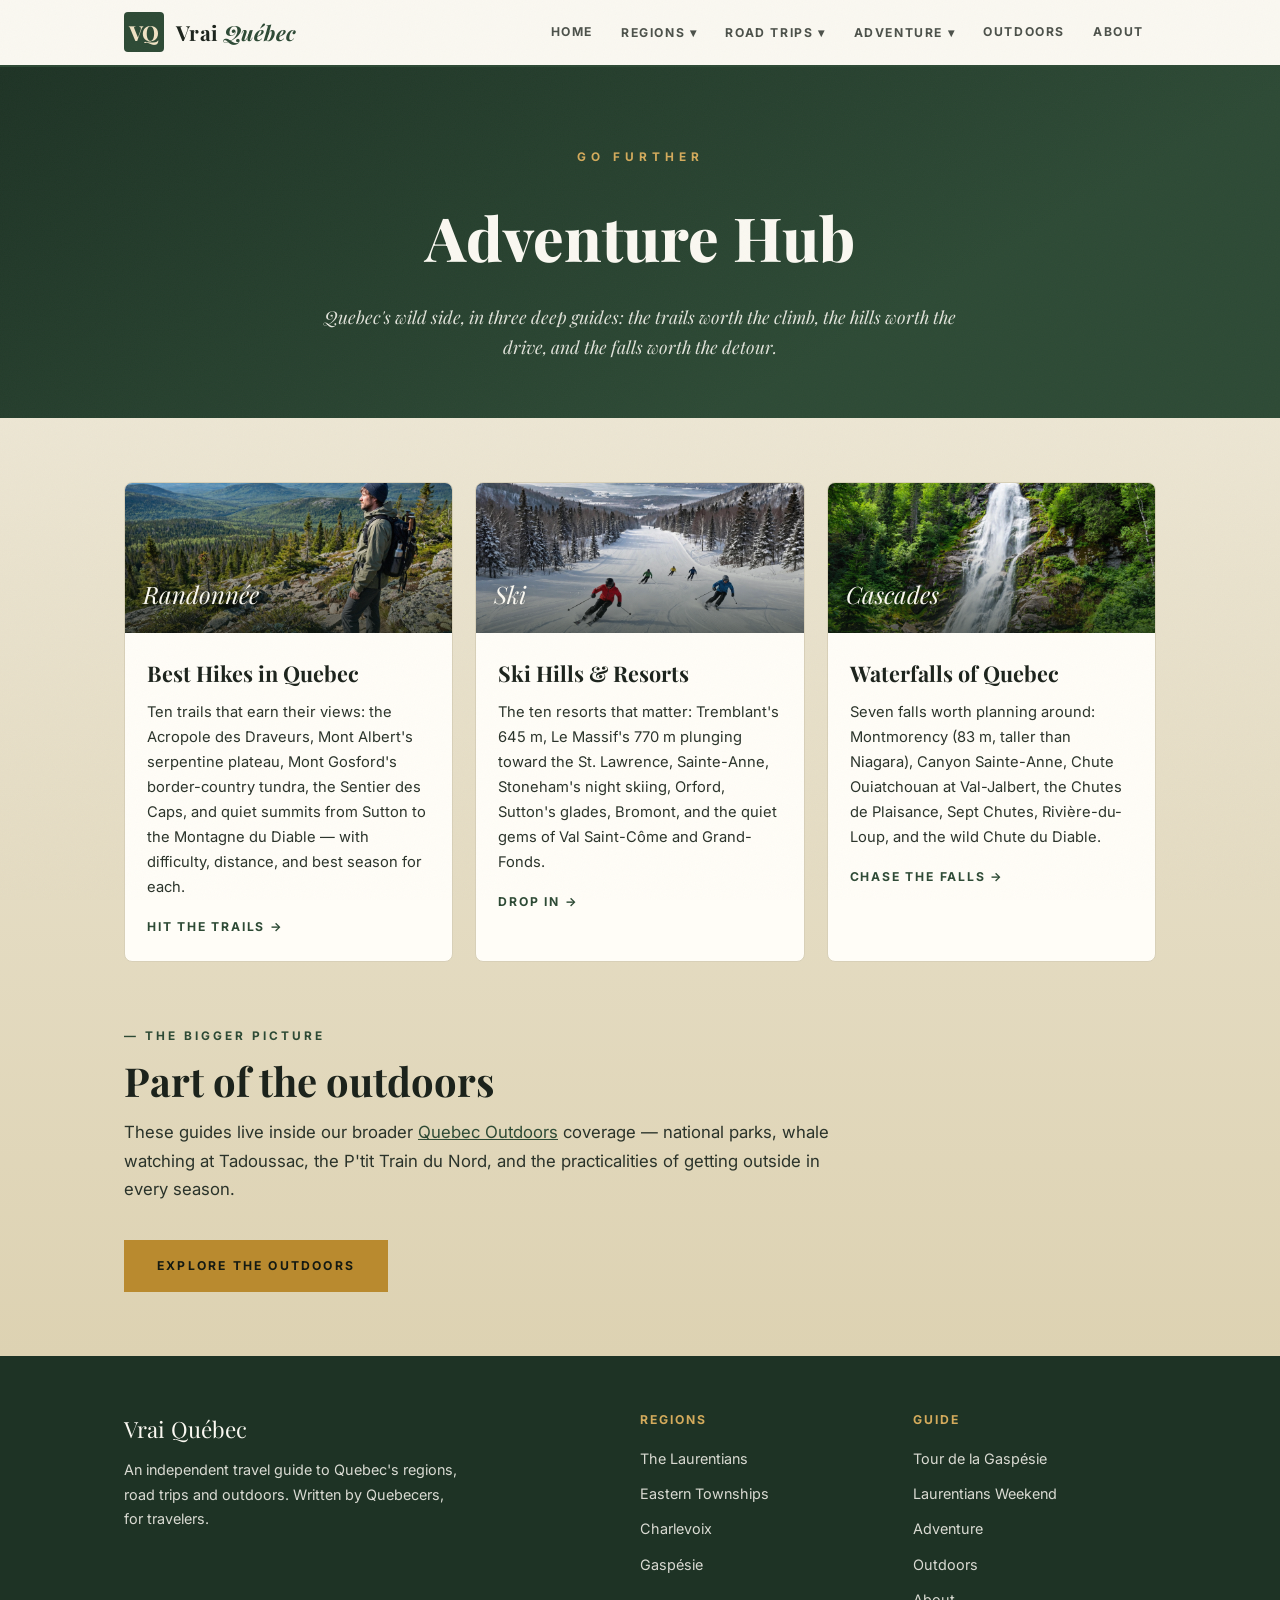
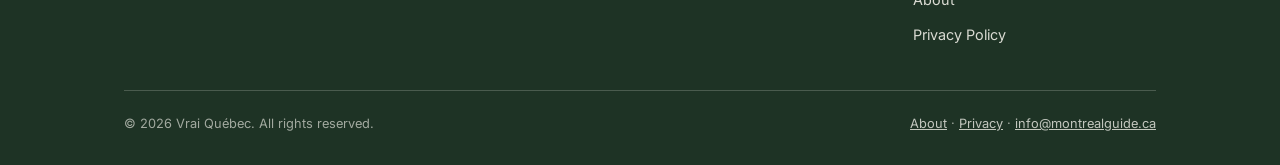
==== aventure/index.html @ b938fcd5 "Add Adventure section: hikes, ski hills, waterfalls hub (4 new pages) - aventure/index.html hub + ra" ====
<!DOCTYPE html>
<html lang="en">
<head>
<meta charset="UTF-8">
<meta name="viewport" content="width=device-width, initial-scale=1.0">
<title>Adventure in Quebec — Hikes, Ski Hills & Waterfalls | Vrai Québec</title>
<meta name="description" content="Vrai Québec's adventure hub: the 10 best hikes in Quebec, the top ski hills and resorts, and the great waterfalls — trails, verticals, heights and practical advice.">
<link rel="preconnect" href="https://fonts.googleapis.com">
<link rel="preconnect" href="https://fonts.gstatic.com" crossorigin>
<link href="https://fonts.googleapis.com/css2?family=Playfair+Display:ital,wght@0,500;0,700;0,800;1,500;1,600&family=Inter:wght@400;500;600;700&display=swap" rel="stylesheet">
<link rel="stylesheet" href="../styles.css">
<script async src="https://pagead2.googlesyndication.com/pagead/js/adsbygoogle.js?client=ca-pub-4276130467303652" crossorigin="anonymous"></script>
</head>
<body>
<header class="site-header">
  <div class="header-inner">
    <a class="brand" href="../index.html"><span class="brand-mark">VQ</span><span class="brand-text">Vrai <em>Québec</em></span></a>
    <button class="menu-toggle" aria-label="Menu" onclick="document.getElementById('mainNav').classList.toggle('open')">☰</button>
    <nav class="main-nav" id="mainNav">
      <a href="../index.html">Home</a>
      <div class="dropdown">
        <button class="dropbtn">Regions ▾</button>
        <div class="dropdown-menu">
          <a href="../regions/laurentides.html">The Laurentians<small>Mont-Tremblant, Saint-Sauveur, fall colours</small></a>
          <a href="../regions/eastern-townships.html">Eastern Townships<small>Magog, Mont-Orford, wine route</small></a>
          <a href="../regions/charlevoix.html">Charlevoix<small>Baie-Saint-Paul, Hautes-Gorges, Le Massif</small></a>
          <a href="../regions/gaspesie.html">Gaspésie<small>Percé, Route 132, national parks</small></a>
        </div>
      </div>
      <div class="dropdown">
        <button class="dropbtn">Road Trips ▾</button>
        <div class="dropdown-menu">
          <a href="../road-trips/gaspesie-loop.html">Tour de la Gaspésie<small>The full Route 132 loop, 5–7 days</small></a>
          <a href="../road-trips/laurentians-weekend.html">Laurentians Weekend<small>2–3 days from Montreal</small></a>
        </div>
      </div>
      <div class="dropdown">
        <button class="dropbtn">Adventure ▾</button>
        <div class="dropdown-menu">
          <a href="index.html">Adventure Hub<small>Hikes, ski hills & waterfalls</small></a>
          <a href="randonnee.html">Best Hikes<small>10 trails worth the climb</small></a>
          <a href="ski.html">Ski Hills<small>Resorts from Tremblant to the Massif</small></a>
          <a href="cascades.html">Waterfalls<small>Quebec's great falls</small></a>
        </div>
      </div>
      <a href="../outdoors.html">Outdoors</a>
      <a href="../about.html">About</a>
    </nav>
  </div>
</header>

<main>
  <div class="page-hero">
    <div class="container">
      <div class="hero-kicker">Go further</div>
      <h1>Adventure Hub</h1>
      <p>Quebec's wild side, in three deep guides: the trails worth the climb, the hills worth the drive, and the falls worth the detour.</p>
    </div>
  </div>

  <section>
    <div class="container">
      <div class="card-grid">
        <a class="card" href="randonnee.html">
          <div class="card-band has-photo" style="background-image:url('../images/aventure-rando.jpg')"><span>Randonnée</span></div>
          <div class="card-body">
            <h3>Best Hikes in Quebec</h3>
            <p>Ten trails that earn their views: the Acropole des Draveurs, Mont Albert's serpentine plateau, Mont Gosford's border-country tundra, the Sentier des Caps, and quiet summits from Sutton to the Montagne du Diable — with difficulty, distance, and best season for each.</p>
            <span class="card-link">Hit the trails →</span>
          </div>
        </a>
        <a class="card" href="ski.html">
          <div class="card-band has-photo" style="background-image:url('../images/aventure-ski.jpg')"><span>Ski</span></div>
          <div class="card-body">
            <h3>Ski Hills & Resorts</h3>
            <p>The ten resorts that matter: Tremblant's 645 m, Le Massif's 770 m plunging toward the St. Lawrence, Sainte-Anne, Stoneham's night skiing, Orford, Sutton's glades, Bromont, and the quiet gems of Val Saint-Côme and Grand-Fonds.</p>
            <span class="card-link">Drop in →</span>
          </div>
        </a>
        <a class="card" href="cascades.html">
          <div class="card-band has-photo" style="background-image:url('../images/aventure-cascades.jpg')"><span>Cascades</span></div>
          <div class="card-body">
            <h3>Waterfalls of Quebec</h3>
            <p>Seven falls worth planning around: Montmorency (83 m, taller than Niagara), Canyon Sainte-Anne, Chute Ouiatchouan at Val-Jalbert, the Chutes de Plaisance, Sept Chutes, Rivière-du-Loup, and the wild Chute du Diable.</p>
            <span class="card-link">Chase the falls →</span>
          </div>
        </a>
      </div>
    </div>
  </section>

  <section style="padding-top:0">
    <div class="container">
      <div class="section-kicker">The bigger picture</div>
      <h2 class="section-title">Part of the outdoors</h2>
      <p class="section-lede">These guides live inside our broader <a href="../outdoors.html">Quebec Outdoors</a> coverage — national parks, whale watching at Tadoussac, the P'tit Train du Nord, and the practicalities of getting outside in every season.</p>
      <div class="hero-cta" style="justify-content:flex-start">
        <a class="btn btn-primary" href="../outdoors.html">Explore the outdoors</a>
      </div>
    </div>
  </section>
</main>

<footer class="site-footer">
  <div class="footer-inner">
    <div class="footer-grid">
      <div>
        <div class="footer-brand">Vrai Québec</div>
        <p>An independent travel guide to Quebec's regions, road trips and outdoors. Written by Quebecers, for travelers.</p>
      </div>
      <div>
        <h4>Regions</h4>
        <ul>
          <li><a href="../regions/laurentides.html">The Laurentians</a></li>
          <li><a href="../regions/eastern-townships.html">Eastern Townships</a></li>
          <li><a href="../regions/charlevoix.html">Charlevoix</a></li>
          <li><a href="../regions/gaspesie.html">Gaspésie</a></li>
        </ul>
      </div>
      <div>
        <h4>Guide</h4>
        <ul>
          <li><a href="../road-trips/gaspesie-loop.html">Tour de la Gaspésie</a></li>
          <li><a href="../road-trips/laurentians-weekend.html">Laurentians Weekend</a></li>
          <li><a href="index.html">Adventure</a></li>
          <li><a href="../outdoors.html">Outdoors</a></li>
          <li><a href="../about.html">About</a></li>
          <li><a href="../privacy.html">Privacy Policy</a></li>
        </ul>
      </div>
    </div>
    <div class="footer-bottom">
      <span>© 2026 Vrai Québec. All rights reserved.</span>
      <span><a href="../about.html">About</a> · <a href="../privacy.html">Privacy</a> · <a href="mailto:info@montrealguide.ca">info@montrealguide.ca</a></span>
    </div>
  </div>
</footer>
<script>
document.querySelectorAll('.dropdown > .dropbtn').forEach(function(b){
  b.addEventListener('click',function(e){e.preventDefault();b.parentElement.classList.toggle('open');});
});
</script>
</body>
</html>
---- styles.css ----
/* Vrai Québec — independent travel guide to Quebec's regions, road trips and outdoors */
:root{
  --ink:#1c231c; --ink2:#2a332a; --ivory:#faf8f1; --paper:#f3efe2; --card:#fffdf7;
  --line:#d8d0b8; --forest:#2d4a35; --forest-deep:#1e3325; --forest-soft:#3f6350;
  --gold:#b98a2f; --gold-soft:#d4ab5c; --gold-pale:#f0e2c4; --muted:#7b7561;
  --serif:"Playfair Display",Georgia,"Times New Roman",serif;
  --sans:"Inter",-apple-system,BlinkMacSystemFont,"Segoe UI",Roboto,Helvetica,Arial,sans-serif;
}
*{box-sizing:border-box;margin:0;padding:0}
html{scroll-behavior:smooth}
body{font-family:var(--sans);background:var(--ivory);color:var(--ink);line-height:1.7;-webkit-font-smoothing:antialiased}
body::after{content:"";position:fixed;inset:0;z-index:200;pointer-events:none;opacity:.05;
  background-image:url("data:image/svg+xml,%3Csvg xmlns='http://www.w3.org/2000/svg' width='140' height='140'%3E%3Cfilter id='n'%3E%3CfeTurbulence type='fractalNoise' baseFrequency='0.85' numOctaves='2'/%3E%3C/filter%3E%3Crect width='140' height='140' filter='url(%23n)' opacity='0.6'/%3E%3C/svg%3E")}
.container{max-width:1080px;margin:0 auto;padding:0 24px}
img{display:block;max-width:100%}
a{color:var(--forest)}
::selection{background:var(--gold);color:#fff}
main{background:linear-gradient(180deg,#f4efe2 0%,#e9e2cd 40%,#ddd2b2 100%)}

/* Header */
.site-header{position:sticky;top:0;z-index:50;background:rgba(250,248,241,.95);backdrop-filter:blur(10px);border-bottom:2px solid var(--forest)}
.header-inner{max-width:1080px;margin:0 auto;padding:12px 24px;display:flex;align-items:center;gap:20px}
.brand{display:flex;align-items:center;gap:12px;text-decoration:none;color:var(--ink)}
.brand-mark{display:inline-flex;align-items:center;justify-content:center;width:40px;height:40px;background:var(--forest);color:var(--gold-pale);font-family:var(--serif);font-weight:800;font-size:1.3rem;border-radius:4px}
.brand-text{font-family:var(--serif);font-size:1.3rem;font-weight:700;letter-spacing:.4px}
.brand-text em{font-style:italic;color:var(--forest)}
.main-nav{display:flex;gap:4px;margin-left:auto;align-items:center}
.main-nav>a,.dropbtn{text-decoration:none;font-size:.76rem;font-weight:700;text-transform:uppercase;letter-spacing:1.6px;color:var(--ink);opacity:.78;padding:10px 12px;background:none;border:0;cursor:pointer;font-family:var(--sans)}
.main-nav>a:hover,.dropbtn:hover{opacity:1;color:var(--forest)}
.dropdown{position:relative}
.dropdown-menu{display:none;position:absolute;top:100%;left:0;min-width:230px;background:var(--card);border:1px solid var(--line);box-shadow:0 14px 34px rgba(30,51,37,.18);border-radius:6px;overflow:hidden;z-index:60}
.dropdown:hover .dropdown-menu{display:block}
.dropdown-menu a{display:block;padding:12px 18px;text-decoration:none;font-size:.85rem;font-weight:600;color:var(--ink);border-bottom:1px solid var(--line)}
.dropdown-menu a:last-child{border-bottom:0}
.dropdown-menu a:hover{background:var(--forest);color:var(--ivory)}
.dropdown-menu a small{display:block;font-weight:400;color:var(--muted);font-size:.74rem}
.dropdown-menu a:hover small{color:var(--gold-pale)}
.menu-toggle{display:none;background:transparent;border:1px solid var(--forest);color:var(--forest);font-size:1.2rem;cursor:pointer;padding:6px 12px;border-radius:4px}

/* Hero */
.hero{position:relative;display:flex;align-items:center;overflow:hidden;color:var(--ivory);text-align:center;min-height:74vh;padding:70px 0;background:linear-gradient(160deg,var(--forest-deep) 0%,var(--forest) 55%,var(--forest-soft) 130%)}
.hero-inner{position:relative;width:100%}
.hero-kicker{text-transform:uppercase;letter-spacing:5px;font-size:.74rem;color:var(--gold-soft);font-weight:700;margin-bottom:18px}
.hero h1{font-family:var(--serif);font-weight:800;font-size:clamp(2.7rem,7.5vw,5.2rem);line-height:1.04;letter-spacing:-.5px;margin-bottom:20px;text-shadow:0 2px 26px rgba(0,0,0,.4)}
.hero-sub{font-family:var(--serif);font-style:italic;font-size:clamp(1.05rem,2.4vw,1.35rem);color:rgba(250,248,241,.92);max-width:660px;margin:0 auto 32px;line-height:1.6}
.hero-cta{display:flex;gap:14px;flex-wrap:wrap;justify-content:center}
.btn{display:inline-block;padding:15px 32px;text-decoration:none;font-weight:700;font-size:.76rem;text-transform:uppercase;letter-spacing:2.2px;transition:all .18s;border:1px solid var(--gold)}
.btn-primary{background:var(--gold);color:#141a12}
.btn-primary:hover{background:var(--gold-soft);border-color:var(--gold-soft)}
.btn-ghost{background:transparent;border-color:rgba(250,248,241,.8);color:var(--ivory)}
.btn-ghost:hover{background:rgba(250,248,241,.14);border-color:var(--ivory)}
.page-hero{padding:80px 0 56px;background:linear-gradient(150deg,var(--forest-deep),var(--forest) 70%);color:var(--ivory);text-align:center}
.page-hero .hero-kicker{color:var(--gold-soft)}
.page-hero h1{font-family:var(--serif);font-weight:800;font-size:clamp(2.2rem,5.5vw,3.8rem);margin-bottom:14px}
.page-hero p{font-family:var(--serif);font-style:italic;color:rgba(250,248,241,.88);max-width:640px;margin:0 auto;font-size:1.1rem}

/* Sections */
section{padding:64px 0}
.section-kicker{text-transform:uppercase;letter-spacing:3px;font-size:.74rem;color:var(--forest);font-weight:700;margin-bottom:12px}
.section-kicker::before{content:"—  "}
h2.section-title{font-family:var(--serif);font-size:clamp(1.7rem,3.5vw,2.5rem);font-weight:700;margin-bottom:14px;line-height:1.15}
.section-lede{max-width:720px;color:var(--ink2);font-size:1.05rem;margin-bottom:36px}

/* Region / trip cards */
.card-grid{display:grid;grid-template-columns:repeat(auto-fit,minmax(250px,1fr));gap:22px}
.card{display:block;background:var(--card);border:1px solid var(--line);border-radius:8px;overflow:hidden;text-decoration:none;color:var(--ink);transition:transform .18s,box-shadow .18s}
.card:hover{transform:translateY(-4px);box-shadow:0 18px 40px rgba(30,51,37,.16)}
.card-band{height:150px;background:linear-gradient(140deg,var(--forest) 0%,var(--forest-soft) 60%,var(--gold) 140%);display:flex;align-items:flex-end;padding:18px}
.card-band span{font-family:var(--serif);font-style:italic;font-size:1.5rem;color:var(--ivory);text-shadow:0 1px 12px rgba(0,0,0,.35)}
.card-band.townships{background:linear-gradient(140deg,#3f6350 0%,#6d8a5f 60%,#b98a2f 140%)}
.card-band.charlevoix{background:linear-gradient(140deg,#1e3325 0%,#2d5a74 70%,#b98a2f 150%)}
.card-band.gaspesie{background:linear-gradient(140deg,#274a5e 0%,#2d4a35 55%,#d4ab5c 140%)}
.card-body{padding:22px}
.card-body h3{font-family:var(--serif);font-size:1.35rem;margin-bottom:8px}
.card-body p{font-size:.92rem;color:var(--ink2);margin-bottom:12px}
.card-link{font-size:.76rem;font-weight:700;text-transform:uppercase;letter-spacing:1.8px;color:var(--forest)}

/* Article body */
.article{max-width:760px;margin:0 auto;background:var(--card);border:1px solid var(--line);border-radius:10px;padding:48px 44px;margin-top:-30px;position:relative;z-index:2}
.article h2{font-family:var(--serif);font-size:1.7rem;margin:38px 0 12px;color:var(--forest-deep)}
.article h2:first-child{margin-top:0}
.article p{margin-bottom:18px;color:var(--ink2)}
.article ul{margin:0 0 18px 22px;color:var(--ink2)}
.article li{margin-bottom:8px}
.article strong{color:var(--ink)}
.factbox{background:var(--forest);color:var(--ivory);border-radius:8px;padding:26px 28px;margin:30px 0}
.factbox h3{font-family:var(--serif);color:var(--gold-soft);margin-bottom:10px;font-size:1.2rem}
.factbox ul{margin-left:20px}
.factbox li{margin-bottom:6px}
.itinerary-day{border-left:3px solid var(--gold);padding:6px 0 6px 22px;margin:26px 0}
.itinerary-day h3{font-family:var(--serif);font-size:1.25rem;color:var(--forest-deep);margin-bottom:6px}
.breadcrumb{font-size:.78rem;text-transform:uppercase;letter-spacing:1.6px;color:var(--muted);margin-bottom:18px}
.breadcrumb a{color:var(--forest);text-decoration:none}

/* Outdoors feature rows */
.feature-row{display:grid;grid-template-columns:1fr 1fr;gap:26px;margin-bottom:26px}
.feature{background:var(--card);border:1px solid var(--line);border-radius:8px;padding:30px}
.feature h3{font-family:var(--serif);font-size:1.4rem;color:var(--forest-deep);margin-bottom:10px}
.feature p{font-size:.95rem;color:var(--ink2)}

/* Footer */
.site-footer{background:var(--forest-deep);color:rgba(250,248,241,.85);padding:54px 0 30px;margin-top:0}
.footer-inner{max-width:1080px;margin:0 auto;padding:0 24px}
.footer-grid{display:grid;grid-template-columns:2fr 1fr 1fr;gap:30px;margin-bottom:34px}
.footer-brand{font-family:var(--serif);font-size:1.4rem;color:var(--ivory);margin-bottom:10px}
.footer-grid p{font-size:.9rem;max-width:340px}
.footer-grid h4{font-size:.76rem;text-transform:uppercase;letter-spacing:2px;color:var(--gold-soft);margin-bottom:14px}
.footer-grid ul{list-style:none}
.footer-grid li{margin-bottom:8px}
.footer-grid a{color:rgba(250,248,241,.85);text-decoration:none;font-size:.9rem}
.footer-grid a:hover{color:var(--gold-soft)}
.footer-bottom{border-top:1px solid rgba(250,248,241,.2);padding-top:22px;display:flex;justify-content:space-between;gap:12px;flex-wrap:wrap;font-size:.8rem;color:rgba(250,248,241,.6)}
.footer-bottom a{color:rgba(250,248,241,.75)}

/* Interactive maps */
.map-section{margin:34px 0}
.map-frame{width:100%;height:380px;border:1px solid var(--line);border-radius:10px;box-shadow:0 10px 30px rgba(30,51,37,.10);display:block}
.map-caption{font-size:.82rem;color:var(--muted);margin-top:10px;display:flex;justify-content:space-between;gap:12px;flex-wrap:wrap}
.map-caption a{color:var(--forest);font-weight:600}

@media(max-width:860px){
  .main-nav{display:none;position:absolute;top:100%;left:0;right:0;background:var(--card);flex-direction:column;align-items:stretch;border-bottom:2px solid var(--forest);padding:10px 0}
  .main-nav.open{display:flex}
  .main-nav>a,.dropbtn{text-align:left;padding:12px 24px}
  .dropdown-menu{position:static;box-shadow:none;border:0;border-radius:0}
  .dropdown:hover .dropdown-menu{display:none}
  .dropdown.open .dropdown-menu{display:block}
  .menu-toggle{display:block;margin-left:auto}
  .feature-row{grid-template-columns:1fr}
  .article{padding:34px 24px}
  .footer-grid{grid-template-columns:1fr}
}

/* Photography */
.hero.has-photo{background-size:cover;background-position:center}
.hero.has-photo::before{content:"";position:absolute;inset:0;background:linear-gradient(160deg,rgba(18,32,23,.78) 0%,rgba(18,32,23,.38) 55%,rgba(18,32,23,.66) 100%)}
.hero.has-photo .hero-inner{z-index:1}
.card-band.has-photo{position:relative;background-size:cover;background-position:center}
.card-band.has-photo::after{content:"";position:absolute;inset:0;background:linear-gradient(to top,rgba(12,22,15,.62),transparent 62%)}
.card-band.has-photo span{position:relative;z-index:1}
.page-photo{max-width:960px;margin:38px auto 0;padding:0 24px}
.page-photo img{width:100%;height:auto;display:block;border-radius:10px;box-shadow:0 14px 40px rgba(30,51,37,.14)}
.page-photo figcaption{margin-top:10px;font-size:.85rem;color:#6b6257;font-style:italic}
.section-photo{width:100%;max-height:440px;object-fit:cover;display:block;border-radius:10px;margin:28px 0 30px;box-shadow:0 14px 40px rgba(30,51,37,.12)}
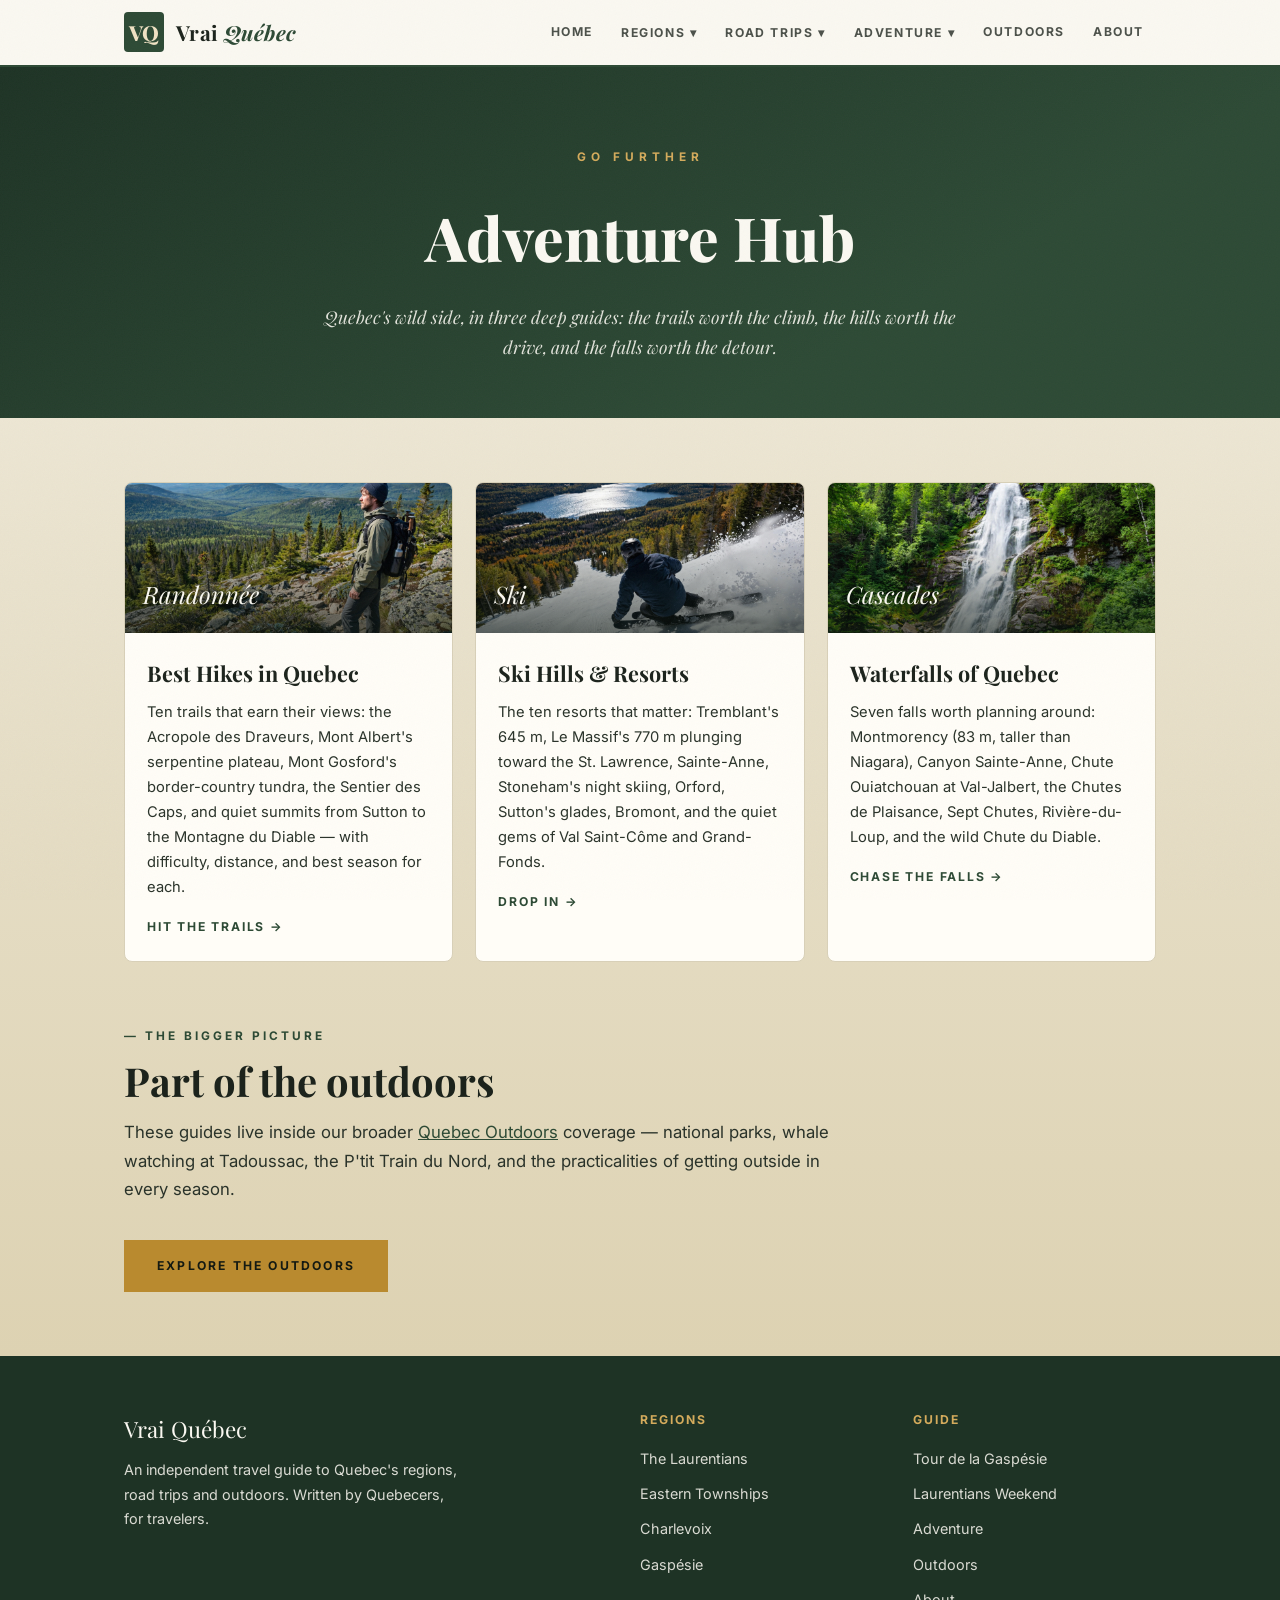
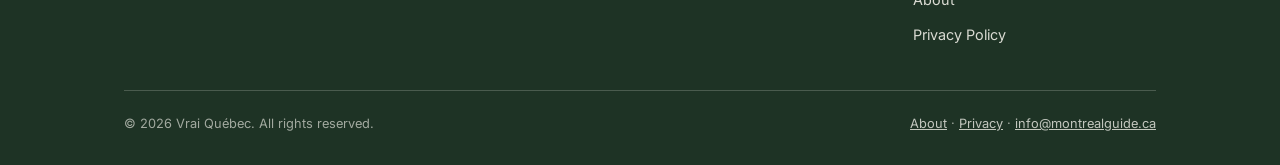
==== commit c0f8be6b: "Cache-bust ski photo with fresh filename" ====
--- a/aventure/index.html
+++ b/aventure/index.html
@@ -70,7 +70,7 @@
           </div>
         </a>
         <a class="card" href="ski.html">
-          <div class="card-band has-photo" style="background-image:url('../images/aventure-ski.jpg')"><span>Ski</span></div>
+          <div class="card-band has-photo" style="background-image:url('../images/aventure-ski-2026.jpg')"><span>Ski</span></div>
           <div class="card-body">
             <h3>Ski Hills & Resorts</h3>
             <p>The ten resorts that matter: Tremblant's 645 m, Le Massif's 770 m plunging toward the St. Lawrence, Sainte-Anne, Stoneham's night skiing, Orford, Sutton's glades, Bromont, and the quiet gems of Val Saint-Côme and Grand-Fonds.</p>
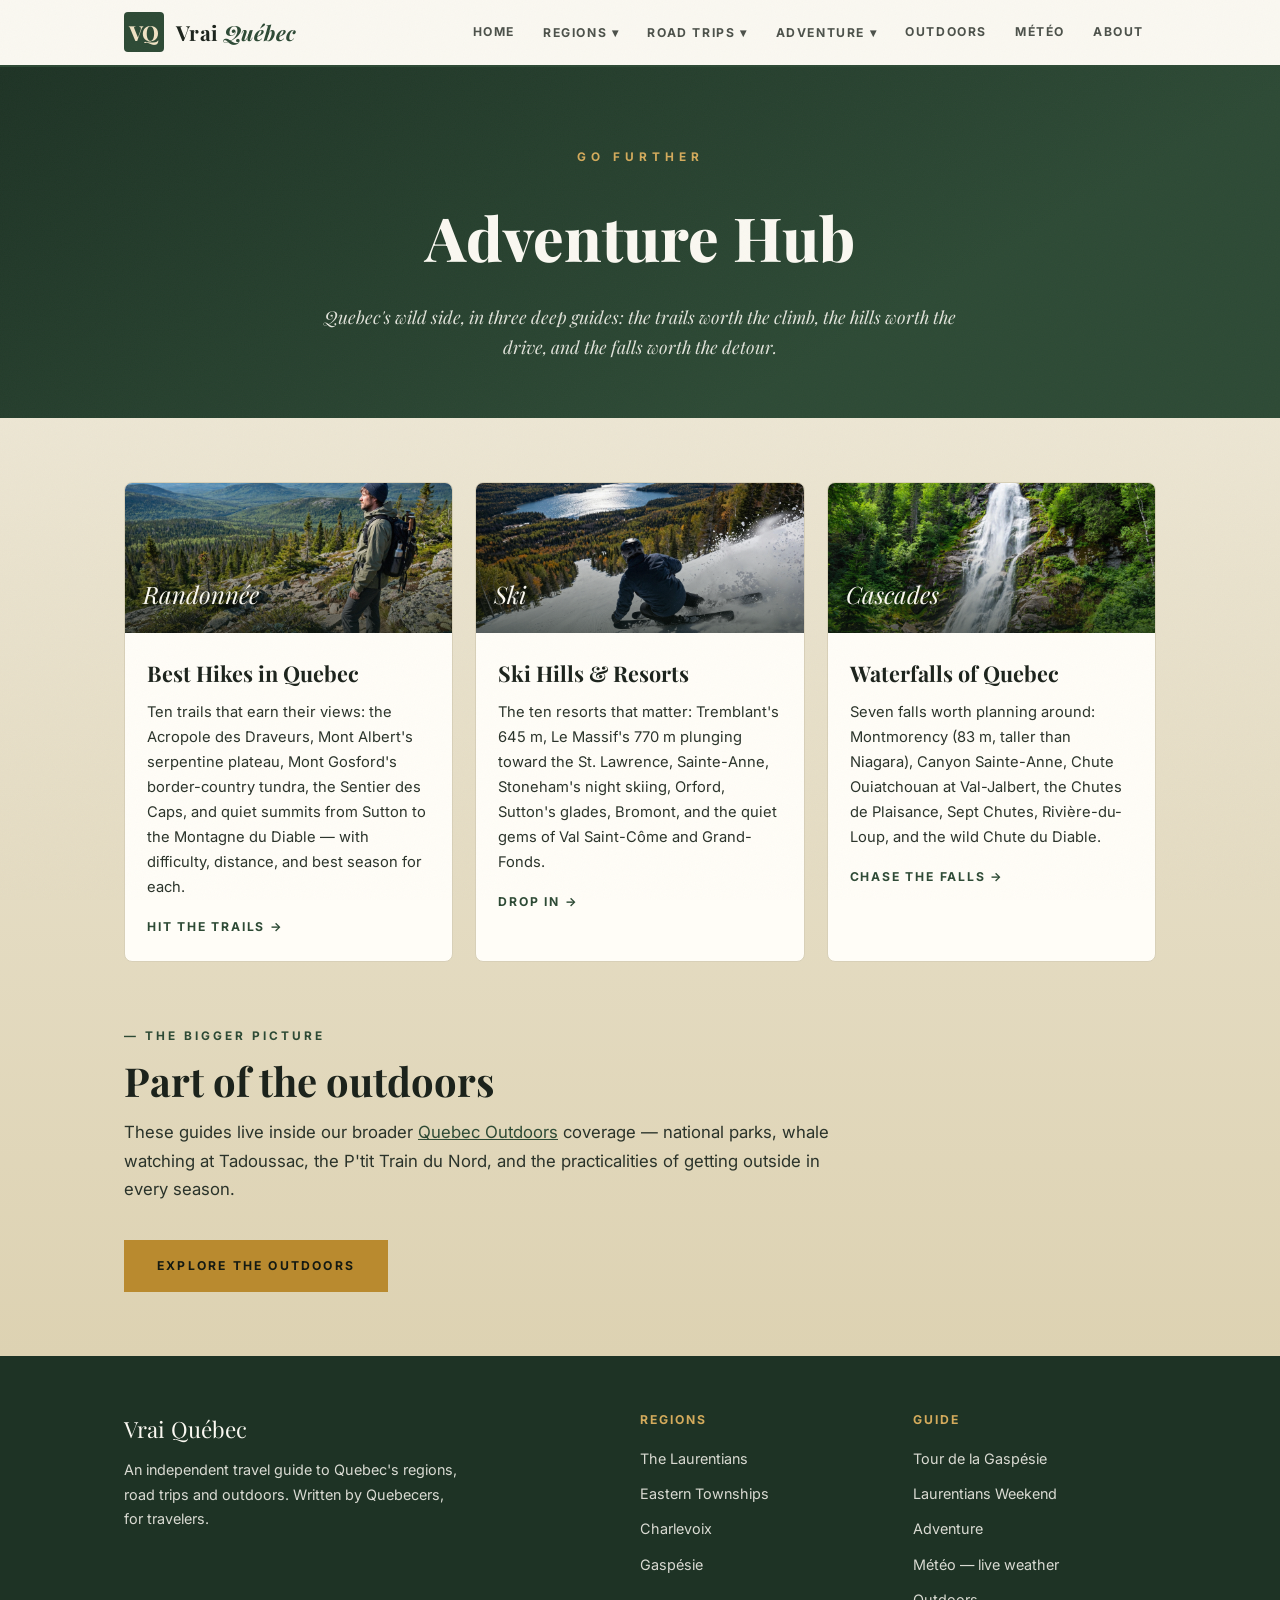
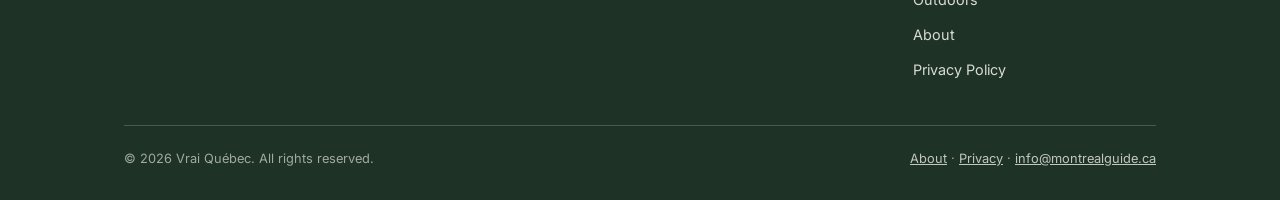
==== commit b4f1210b: "Add live Météo weather page: 6 Quebec destinations via Open-Meteo, nav + sitemap wiring" ====
--- a/aventure/index.html
+++ b/aventure/index.html
@@ -44,6 +44,7 @@
         </div>
       </div>
       <a href="../outdoors.html">Outdoors</a>
+      <a href="../meteo.html">Météo</a>
       <a href="../about.html">About</a>
     </nav>
   </div>
@@ -123,6 +124,7 @@
           <li><a href="../road-trips/gaspesie-loop.html">Tour de la Gaspésie</a></li>
           <li><a href="../road-trips/laurentians-weekend.html">Laurentians Weekend</a></li>
           <li><a href="index.html">Adventure</a></li>
+          <li><a href="../meteo.html">Météo — live weather</a></li>
           <li><a href="../outdoors.html">Outdoors</a></li>
           <li><a href="../about.html">About</a></li>
           <li><a href="../privacy.html">Privacy Policy</a></li>
